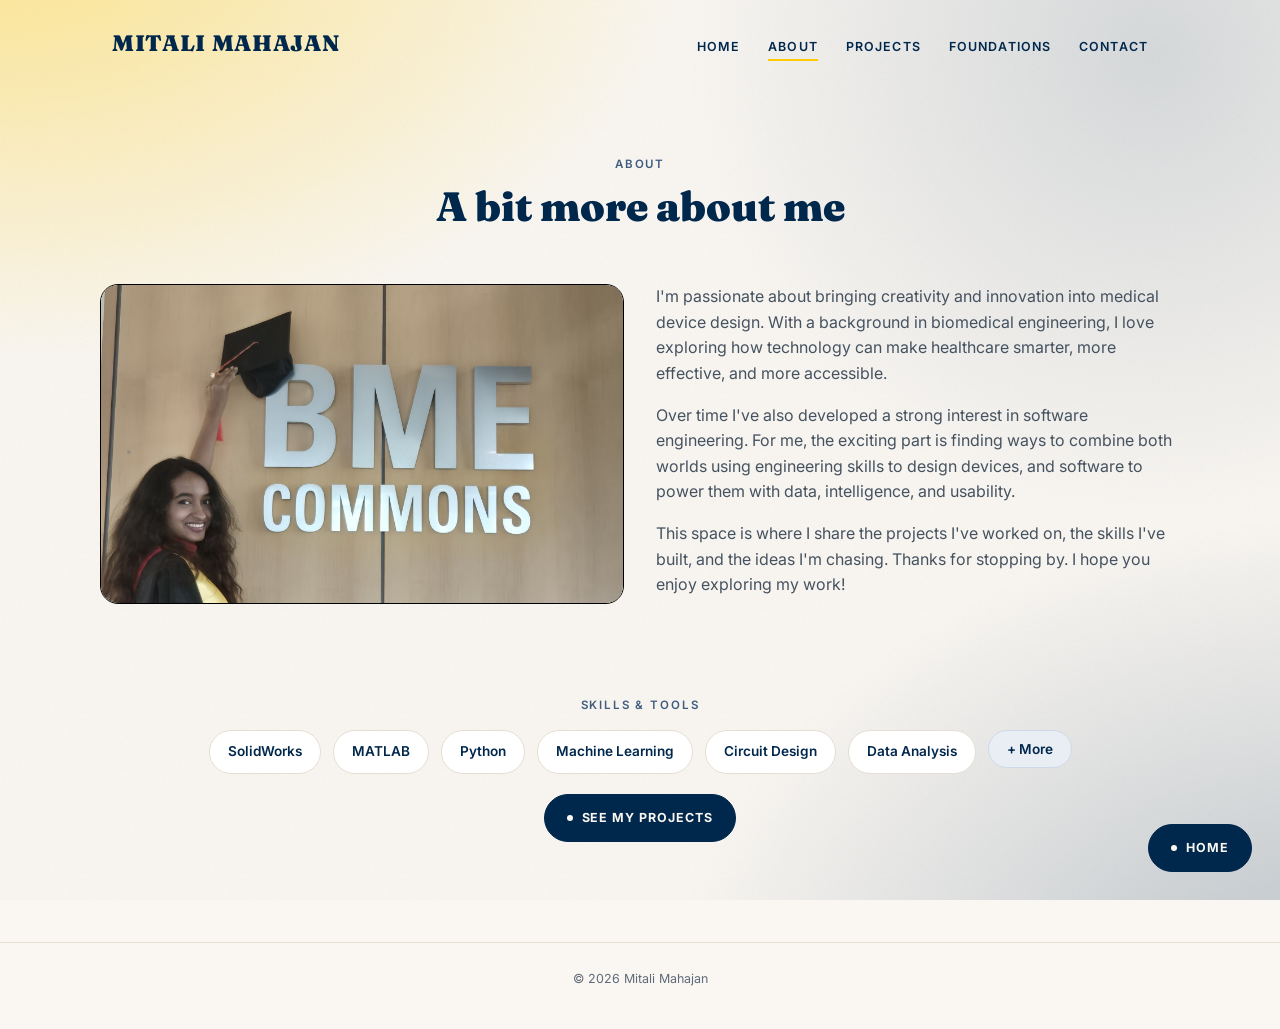
==== about.html @ 1302a4c8 "Initial portfolio commit" ====
<!DOCTYPE html>
<html lang="en">
<head>
<meta charset="UTF-8">
<meta name="viewport" content="width=device-width, initial-scale=1.0">
<title>About | Mitali Mahajan</title>
<link rel="preconnect" href="https://fonts.googleapis.com">
<link href="https://fonts.googleapis.com/css2?family=Fraunces:wght@600;900&family=Inter:wght@400;500;600;700&display=swap" rel="stylesheet">
<link rel="stylesheet" href="style.css?v=16">
</head>
<body>

<header class="site-header">
  <div class="wrap">
    <a class="logo" href="index.html">MITALI MAHAJAN</a>
    <nav>
      <ul class="nav-links">
        <li><a href="index.html">Home</a></li>
        <li><a href="about.html" aria-current="page">About</a></li>
        <li><a href="projects.html">Projects</a></li>
        <li><a href="https://mitalimahajan2209.wixsite.com/mitali-mahajan" target="_blank" rel="noopener">Foundations</a></li>
        <li><a href="contact.html">Contact</a></li>
      </ul>
    </nav>
  </div>
</header>

<main>
  <section class="detail-hero wrap">
    <p class="eyebrow">About</p>
    <h1>A bit more about me</h1>
  </section>

  <section class="detail-body about-columns wrap">
    <div class="about-photo">
      <img src="assets/20260427_162722.jpg" alt="Mitali Mahajan">
    </div>
    <div class="about-text">
      <p>I'm passionate about bringing creativity and innovation into medical device design. With a background in biomedical engineering, I love exploring how technology can make healthcare smarter, more effective, and more accessible.</p>
      <p>Over time I've also developed a strong interest in software engineering. For me, the exciting part is finding ways to combine both worlds using engineering skills to design devices, and software to power them with data, intelligence, and usability.</p>
      <p>This space is where I share the projects I've worked on, the skills I've built, and the ideas I'm chasing. Thanks for stopping by. I hope you enjoy exploring my work!</p>
    </div>
  </section>

  <section class="about-skills wrap">
    <p class="eyebrow">Skills &amp; Tools</p>
    <ul class="skill-list">
      <li>SolidWorks</li>
      <li>MATLAB</li>
      <li>Python</li>
      <li>Machine Learning</li>
      <li>Circuit Design</li>
      <li>Data Analysis</li>
      <li class="skill-extra" hidden>Full-Stack Development</li>
      <li class="skill-extra" hidden>REST API Design</li>
      <li class="skill-extra" hidden>LLM Integration</li>
      <li class="skill-extra" hidden>Voice &amp; Conversational AI</li>
      <li class="skill-extra" hidden>On-Device AI</li>
      <li class="skill-extra" hidden>Cross-Platform Development</li>
      <li class="skill-extra" hidden>PyTorch</li>
      <li class="skill-extra" hidden>Deep Learning</li>
      <li class="skill-extra" hidden>Signal Processing</li>
      <li class="skill-extra" hidden>Statistical Analysis</li>
      <li class="skill-extra" hidden>Data Visualization</li>
      <li class="skill-extra" hidden>CI/CD</li>
      <li class="skill-extra" hidden>WebAssembly</li>
      <li class="skill-extra" hidden>Multithreading</li>
      <li class="skill-extra" hidden>Algorithm Prototyping</li>
      <li class="skill-extra" hidden>Simulation</li>
      <li class="skill-extra" hidden>Experimental Validation</li>
      <li class="skill-more-wrap"><button type="button" class="skill-more" aria-expanded="false">+ More</button></li>
    </ul>
  </section>

  <div class="detail-nav">
    <a class="pill-btn" href="projects.html"><span class="dot"></span>See my projects</a>
  </div>
</main>

<a class="home-float pill-btn" href="index.html"><span class="dot"></span>Home</a>

<footer class="site-footer">
  &copy; 2026 Mitali Mahajan
</footer>

<script src="script.js"></script>
</body>
</html>
---- style.css ----
/* ============================================
   Mitali Mahajan Portfolio
   Design tokens — maize & blue (U-M) palette
   ============================================ */
:root {
  /* ---- Anchor blue (University of Michigan blue) ---- */
  --blue: #00274c;          /* primary: sidebar bg, headings, body text on light */
  --blue-deep: #001a33;     /* deeper blue: image mattes, pressed states */
  --blue-bright: #2b5590;   /* lifted blue: link hover on light, focus ring */
  --blue-rgb: 0, 39, 76;    /* translucent blue overlays */

  /* ---- Secondary muted blue (steel) — tags, labels, secondary UI ---- */
  --steel: #3f5c80;

  /* ---- Maize accent — spot colour only, never a large fill ---- */
  --maize: #ffcb05;         /* active nav state, key hover highlights, signature accent */
  --maize-rgb: 255, 203, 5; /* maize glows */

  /* ---- Neutral surfaces ---- */
  --paper: #faf7f2;         /* warm off-white — main content bg */
  --paper-dim: #f1ece3;     /* warm dim — image thumb bg */
  --card: #ffffff;          /* card / panel bg */
  --line: #e4ded3;          /* warm hairline border */

  /* ---- Text on light ---- */
  --text-soft: #45525f;     /* secondary paragraph text */
  --muted: #5f6b7a;         /* footer / faint text */

  /* ---- Soft UI fill (buttons / chips) ---- */
  --fill: #e9eef5;
  --fill-line: #cdd9e8;
  --fill-hover: #dae4f1;

  /* ---- Sidebar ---- */
  --sidebar-bg: var(--blue);
  --sidebar-ink: #eef2f7;   /* near-white text on blue */
  --sidebar-muted: #9db0c6; /* muted blue-grey — inactive / footer */

  --shadow: 0 18px 40px -22px rgba(0, 20, 45, 0.30);
  --shadow-lift: 0 26px 55px -24px rgba(0, 20, 45, 0.40);
  --radius: 18px;

  --sidebar-w: 264px;

  --font-display: "Fraunces", Georgia, serif;
  --font-body: "Inter", -apple-system, BlinkMacSystemFont, sans-serif;
}

* { box-sizing: border-box; }

html { scroll-behavior: smooth; }

body {
  margin: 0;
  background: var(--paper);
  color: var(--blue);
  font-family: var(--font-body);
  font-size: 16px;
  line-height: 1.6;
  -webkit-font-smoothing: antialiased;
}

/* ============ Ambient page backdrop ============
   Fixed layer behind all content: two soft light washes in
   opposite corners plus a faint paper grain. Kept very low
   contrast so it reads as texture, never pattern. */
body::before {
  content: "";
  position: fixed;
  inset: 0;
  z-index: -1;
  pointer-events: none;
  background-color: var(--paper);
  background-image:
    radial-gradient(1250px 780px at 0% -8%, rgba(var(--maize-rgb), 0.42), transparent 56%),
    radial-gradient(1150px 880px at 104% 114%, rgba(var(--blue-rgb), 0.26), transparent 58%),
    radial-gradient(780px 780px at 90% 6%, rgba(var(--blue-rgb), 0.14), transparent 60%),
    url("data:image/svg+xml,%3Csvg xmlns='http://www.w3.org/2000/svg' width='160' height='160'%3E%3Cfilter id='n'%3E%3CfeTurbulence type='fractalNoise' baseFrequency='0.8' numOctaves='2' stitchTiles='stitch'/%3E%3CfeColorMatrix type='saturate' values='0'/%3E%3C/filter%3E%3Crect width='100%25' height='100%25' filter='url(%23n)' opacity='0.09'/%3E%3C/svg%3E");
  background-repeat: no-repeat, no-repeat, no-repeat, repeat;
  background-size: auto, auto, auto, 160px 160px;
}

img { max-width: 100%; display: block; }

a { color: inherit; }

h1, h2, h3 {
  font-family: var(--font-display);
  font-weight: 900;
  line-height: 1.05;
  margin: 0;
}

.eyebrow {
  font-family: var(--font-body);
  font-size: 0.72rem;
  letter-spacing: 0.16em;
  text-transform: uppercase;
  font-weight: 600;
  color: var(--steel);
}

/* ============ Layout shell ============ */
.wrap {
  max-width: 1080px;
  margin: 0 auto;
  padding: 0 32px;
}

#main-content {
  min-width: 0;
  min-height: 100vh;
}

/* ============ Skip link ============ */
.skip-link {
  position: fixed;
  top: 10px;
  left: 10px;
  z-index: 120;
  background: var(--sidebar-bg);
  color: #fff;
  font-size: 0.82rem;
  font-weight: 600;
  padding: 10px 16px;
  border-radius: 10px;
  text-decoration: none;
  transform: translateY(-180%);
  transition: transform 0.2s ease;
}
.skip-link:focus { transform: none; }

/* ============ Buttons / pills ============ */
.pill-btn {
  display: inline-flex;
  align-items: center;
  gap: 9px;
  background: var(--blue);
  border: 1px solid var(--blue);
  color: var(--paper);
  text-decoration: none;
  font-size: 0.78rem;
  font-weight: 700;
  letter-spacing: 0.08em;
  text-transform: uppercase;
  padding: 13px 22px;
  border-radius: 999px;
  transition: transform 0.18s ease, box-shadow 0.18s ease,
              background 0.18s ease, border-color 0.18s ease;
}

.pill-btn:hover {
  background: var(--blue-bright);
  border-color: var(--blue-bright);
  transform: translateY(-3px);
  box-shadow: var(--shadow-lift);
}

.pill-btn .dot {
  width: 6px;
  height: 6px;
  border-radius: 50%;
  background: currentColor;
  flex: none;
}

.home-float {
  position: fixed;
  right: 28px;
  bottom: 28px;
  z-index: 40;
}

/* ============ Scroll reveal ============ */
html.js .reveal {
  opacity: 0;
  transform: translateY(22px);
  transition: opacity 0.7s ease,
              transform 0.7s cubic-bezier(0.2, 0.7, 0.2, 1);
  transition-delay: var(--reveal-delay, 0ms);
  will-change: opacity, transform;
}
html.js .reveal.is-visible {
  opacity: 1;
  transform: none;
}

/* ============ Hero (home page) ============ */
.hero {
  padding: 52px 0 68px;
  display: grid;
  grid-template-columns: 1.05fr 0.95fr;
  gap: 64px;
  align-items: start;
}

.hero h1 {
  font-size: clamp(2.1rem, 3.6vw, 2.9rem);
  margin-bottom: 20px;
}

.hero p {
  font-size: 1.0625rem;
  color: var(--blue);
  margin: 0 0 14px;
  max-width: 44ch;
}

/* "About the site" paragraph — set apart from the two "about me" ones */
.hero .hero-note {
  margin-top: 26px;
  padding-top: 22px;
  border-top: 1px solid var(--line);
}

.hero .hero-cta {
  margin: 30px 0 0;
}

.hero-portrait {
  position: relative;
  justify-self: center;
}

.hero-portrait img {
  position: relative;
  z-index: 1;
  width: min(420px, 100%);
  height: auto;
  object-fit: contain;
  border-radius: var(--radius);
  border: 1px solid #000;
}

/* ============ Section dividers ============ */
.divider {
  display: flex;
  align-items: center;
  gap: 14px;
  margin: 0 0 44px;
}

.divider .stem {
  width: 34px;
  height: 2px;
  background: var(--maize);
}

/* ============ Projects grid ============ */
.projects-intro {
  padding: 64px 0 8px;
  text-align: center;
}

.projects-intro h1 {
  font-size: clamp(1.9rem, 3vw, 2.5rem);
  margin: 10px 0 12px;
}

.projects-intro p {
  color: var(--text-soft);
  max-width: 52ch;
  margin: 0 auto;
}

.project-grid {
  display: grid;
  grid-template-columns: repeat(auto-fit, minmax(230px, 1fr));
  gap: 26px;
  padding: 48px 0 96px;
}

.project-card {
  background: var(--card);
  border: 1px solid var(--line);
  border-radius: var(--radius);
  overflow: hidden;
  text-decoration: none;
  color: var(--blue);
  transform: perspective(900px);
  transition: transform 0.24s cubic-bezier(0.2, 0.7, 0.2, 1),
              box-shadow 0.28s ease;
  display: flex;
  flex-direction: column;
}

.project-card:hover {
  transform: perspective(900px)
             rotateX(var(--tiltX, 0deg))
             rotateY(var(--tiltY, 0deg))
             translateY(-6px) scale(1.015);
  box-shadow: var(--shadow-lift);
}
.project-card:focus-visible {
  outline: 2px solid var(--blue);
  outline-offset: 3px;
}

.project-card .thumb {
  position: relative;
  aspect-ratio: 4 / 3;
  overflow: hidden;
  background: var(--paper-dim);
}

.project-card .thumb img {
  width: 100%;
  height: 100%;
  object-fit: contain;
  transition: transform 0.4s ease;
}

.project-card:hover .thumb img { transform: scale(1.06); }

/* "View project" affordance appears on hover / focus */
.project-card .thumb::after {
  content: "View project \2192";
  position: absolute;
  left: 14px;
  bottom: 14px;
  font-family: var(--font-body);
  font-size: 0.68rem;
  font-weight: 700;
  letter-spacing: 0.08em;
  text-transform: uppercase;
  color: #fff;
  background: rgba(var(--blue-rgb), 0.92);
  padding: 7px 12px;
  border-radius: 999px;
  transform: translateY(8px);
  opacity: 0;
  transition: transform 0.28s ease, opacity 0.28s ease;
}
.project-card:hover .thumb::after,
.project-card:focus-visible .thumb::after {
  transform: none;
  opacity: 1;
}

.project-card .card-body {
  padding: 20px 22px 24px;
  flex: 1;
  display: flex;
  flex-direction: column;
  gap: 8px;
}

.project-card h3 {
  font-size: 1.12rem;
  font-weight: 800;
}

.project-card p {
  margin: 0;
  font-size: 0.9rem;
  color: var(--text-soft);
}

.project-card .tag {
  margin-top: auto;
  font-size: 0.7rem;
  font-weight: 700;
  letter-spacing: 0.1em;
  text-transform: uppercase;
  color: var(--steel);
}

/* ============ Project detail pages ============ */
.detail-hero {
  padding: 56px 0 8px;
  text-align: center;
}

.detail-hero h1 {
  font-size: clamp(1.9rem, 3.2vw, 2.6rem);
  margin-top: 10px;
}

.detail-media {
  padding: 40px 0 8px;
  display: grid;
  gap: 20px;
}

.detail-media.two-col {
  grid-template-columns: 1fr 1fr;
}

.detail-media img {
  width: 100%;
  height: auto;
  object-fit: contain;
  border-radius: var(--radius);
  box-shadow: var(--shadow);
}

.detail-media .full {
  grid-column: 1 / -1;
  max-height: 80vh;
  object-fit: contain;
}

.detail-body {
  padding: 48px 0 40px;
  display: grid;
  grid-template-columns: repeat(2, 1fr);
  gap: 32px;
}

.detail-body p {
  margin: 0;
  color: var(--text-soft);
}

.detail-body.single {
  grid-template-columns: 1fr;
  max-width: 68ch;
  margin: 0 auto;
  text-align: center;
}

/* About page — photo + text two-column body
   (inherits the 2-col grid + mobile stacking from .detail-body) */
.about-columns {
  align-items: stretch;
}

/* Photo fills the height of the text column and crops to fit. */
.about-photo {
  position: relative;
  overflow: hidden;
  min-height: 320px;
  border-radius: var(--radius);
  border: 1px solid #000;
}

.about-photo img {
  position: absolute;
  inset: 0;
  width: 100%;
  height: 100%;
  object-fit: cover;
  object-position: center 38%;
}

.about-text p + p {
  margin-top: 16px;
}

/* About page — Skills & Tools row */
.about-skills {
  padding: 40px 0 8px;
  text-align: center;
}

.skill-list {
  list-style: none;
  margin: 16px 0 0;
  padding: 0;
  display: flex;
  flex-wrap: wrap;
  justify-content: center;
  gap: 12px;
}

.skill-list li {
  background: var(--card);
  border: 1px solid var(--line);
  border-radius: 999px;
  padding: 10px 18px;
  font-size: 0.85rem;
  font-weight: 600;
  color: var(--blue);
}

/* "More" toggle — wrapper carries no pill, the button is the pill */
.skill-list li.skill-more-wrap {
  background: none;
  border: 0;
  padding: 0;
}

.skill-more {
  font-family: inherit;
  background: var(--fill);
  border: 1px solid var(--fill-line);
  border-radius: 999px;
  padding: 10px 18px;
  font-size: 0.85rem;
  font-weight: 600;
  color: var(--blue);
  cursor: pointer;
  transition: background 0.18s ease, border-color 0.18s ease;
}

.skill-more:hover {
  background: var(--fill-hover);
  border-color: var(--blue-bright);
}

.detail-caption {
  text-align: center;
  font-family: var(--font-display);
  font-size: 1.3rem;
  font-weight: 700;
  color: var(--steel);
  padding: 8px 0 32px;
}

.detail-nav {
  padding: 12px 0 100px;
  display: flex;
  justify-content: center;
  gap: 16px;
}

/* ============ Contact page ============ */
.contact-wrap {
  padding: 88px 0 140px;
  text-align: center;
}

.contact-card {
  max-width: 460px;
  margin: 40px auto 0;
  background: var(--card);
  border: 1px solid var(--line);
  border-radius: var(--radius);
  box-shadow: var(--shadow);
  padding: 40px 36px;
  text-align: left;
  display: flex;
  flex-direction: column;
  gap: 20px;
}

.contact-row .label {
  display: block;
  font-size: 0.68rem;
  font-weight: 700;
  letter-spacing: 0.12em;
  text-transform: uppercase;
  color: var(--steel);
  margin-bottom: 4px;
}

.contact-row a,
.contact-row span {
  font-size: 1.02rem;
  font-weight: 600;
  text-decoration: none;
}

.contact-row a:hover { color: var(--blue-bright); }

/* ============ Footer ============ */
.site-footer {
  border-top: 1px solid var(--line);
  padding: 26px 0 40px;
  text-align: center;
  font-size: 0.78rem;
  color: var(--muted);
}

/* ============ Top navigation ============
   Transparent horizontal bar: name on the left, links beside it.
   No background — sits directly on the page. */
.site-header {
  position: relative;
  z-index: 50;
  background: transparent;
}
.site-header .wrap {
  display: flex;
  align-items: baseline;
  column-gap: 96px;
  row-gap: 8px;
  padding: 26px 32px 26px 12px;
  flex-wrap: wrap;
}
.site-header .logo {
  font-family: var(--font-display);
  font-weight: 900;
  font-size: 1.4rem;
  letter-spacing: 0.03em;
  text-transform: uppercase;
  text-decoration: none;
  color: var(--blue);
  transition: color 0.2s ease;
}
.site-header .logo:hover { color: var(--blue-bright); }
.site-header nav { margin-left: auto; }
.site-header nav ul {
  display: flex;
  gap: 28px;
  list-style: none;
  margin: 0;
  padding: 0;
  flex-wrap: wrap;
}
.site-header nav a {
  position: relative;
  display: inline-block;
  color: var(--blue);
  text-decoration: none;
  font-size: 0.78rem;
  font-weight: 600;
  letter-spacing: 0.09em;
  text-transform: uppercase;
  padding-bottom: 4px;
  transition: color 0.2s ease;
}
.site-header nav a::after {
  content: "";
  position: absolute;
  left: 0;
  right: 0;
  bottom: 0;
  height: 2px;
  background: var(--maize);
  transform: scaleX(0);
  transform-origin: left;
  transition: transform 0.28s cubic-bezier(0.2, 0.7, 0.2, 1);
}
.site-header nav a:hover,
.site-header nav a:focus-visible { color: var(--blue-bright); }
.site-header nav a:hover::after,
.site-header nav a:focus-visible::after { transform: scaleX(1); }
.site-header nav a[aria-current="page"]::after { transform: scaleX(1); }

/* ============ Responsive ============ */
@media (max-width: 900px) {
  .site-header .wrap {
    column-gap: 24px;
    padding: 18px 22px;
  }
  .site-header .logo { font-size: 1.2rem; }
  .site-header nav ul { gap: 18px; }

  .hero {
    grid-template-columns: 1fr;
    text-align: center;
    padding-top: 48px;
  }
  .hero p { margin-left: auto; margin-right: auto; }
  .hero-portrait { order: -1; }
  .hero-portrait img { width: min(320px, 80vw); height: auto; }
  .detail-media.two-col { grid-template-columns: 1fr; }
  .detail-body { grid-template-columns: 1fr; text-align: left; }
}

@media (prefers-reduced-motion: reduce) {
  *, *::before, *::after {
    animation-duration: 0.001ms !important;
    animation-iteration-count: 1 !important;
    transition-duration: 0.001ms !important;
    scroll-behavior: auto !important;
  }
  html.js .reveal { opacity: 1 !important; transform: none !important; }
}

/* Keyboard focus visibility */
a:focus-visible, button:focus-visible {
  outline: 2px solid var(--blue);
  outline-offset: 3px;
}
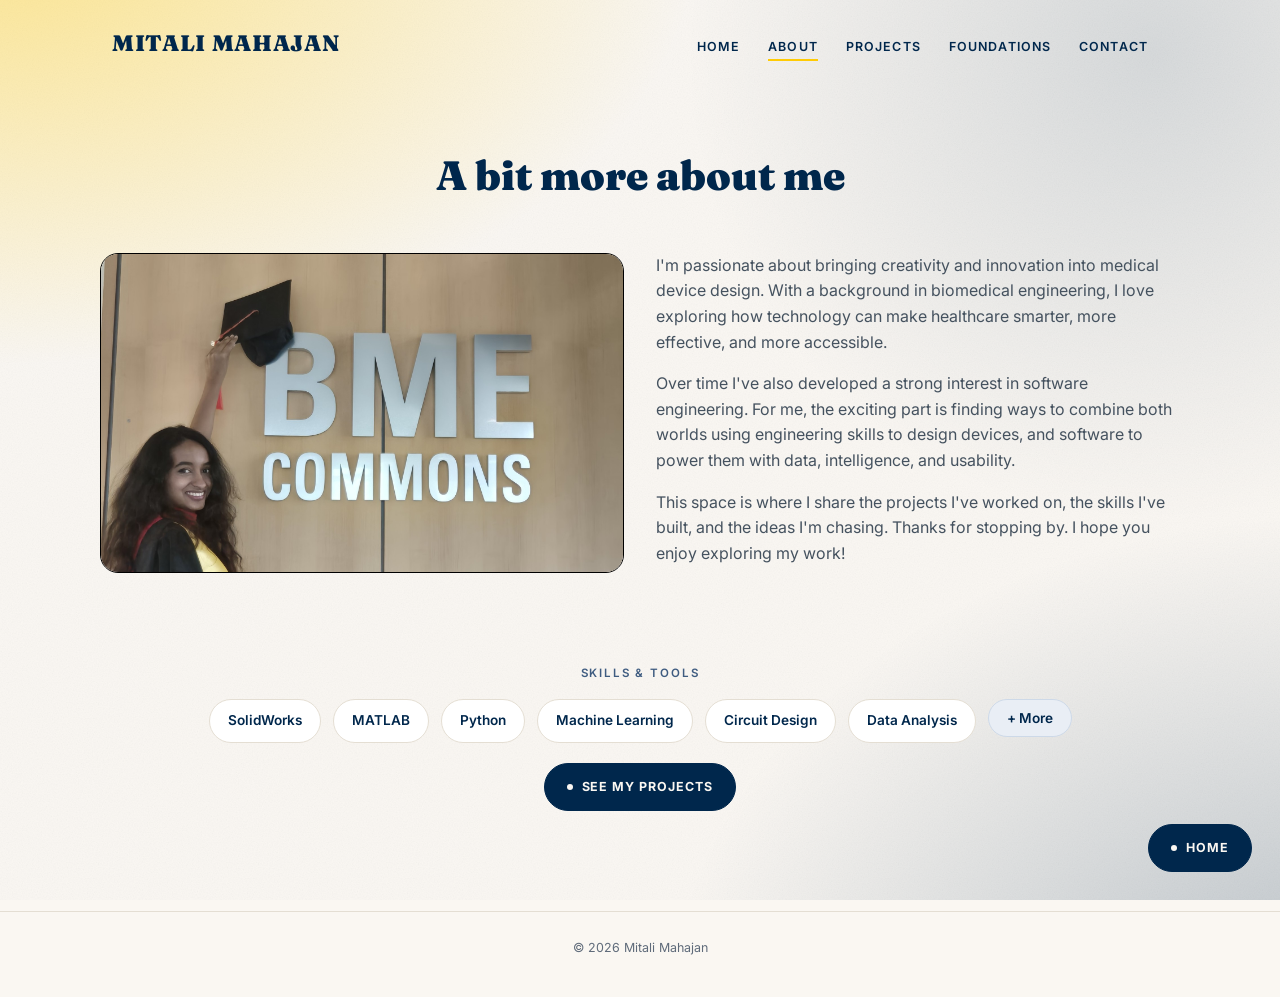
==== commit 7b34e674: "Update portfolio" ====
--- a/about.html
+++ b/about.html
@@ -6,7 +6,7 @@
 <title>About | Mitali Mahajan</title>
 <link rel="preconnect" href="https://fonts.googleapis.com">
 <link href="https://fonts.googleapis.com/css2?family=Fraunces:wght@600;900&family=Inter:wght@400;500;600;700&display=swap" rel="stylesheet">
-<link rel="stylesheet" href="style.css?v=16">
+<link rel="stylesheet" href="style.css?v=17">
 </head>
 <body>
 
@@ -27,7 +27,6 @@
 
 <main>
   <section class="detail-hero wrap">
-    <p class="eyebrow">About</p>
     <h1>A bit more about me</h1>
   </section>
 
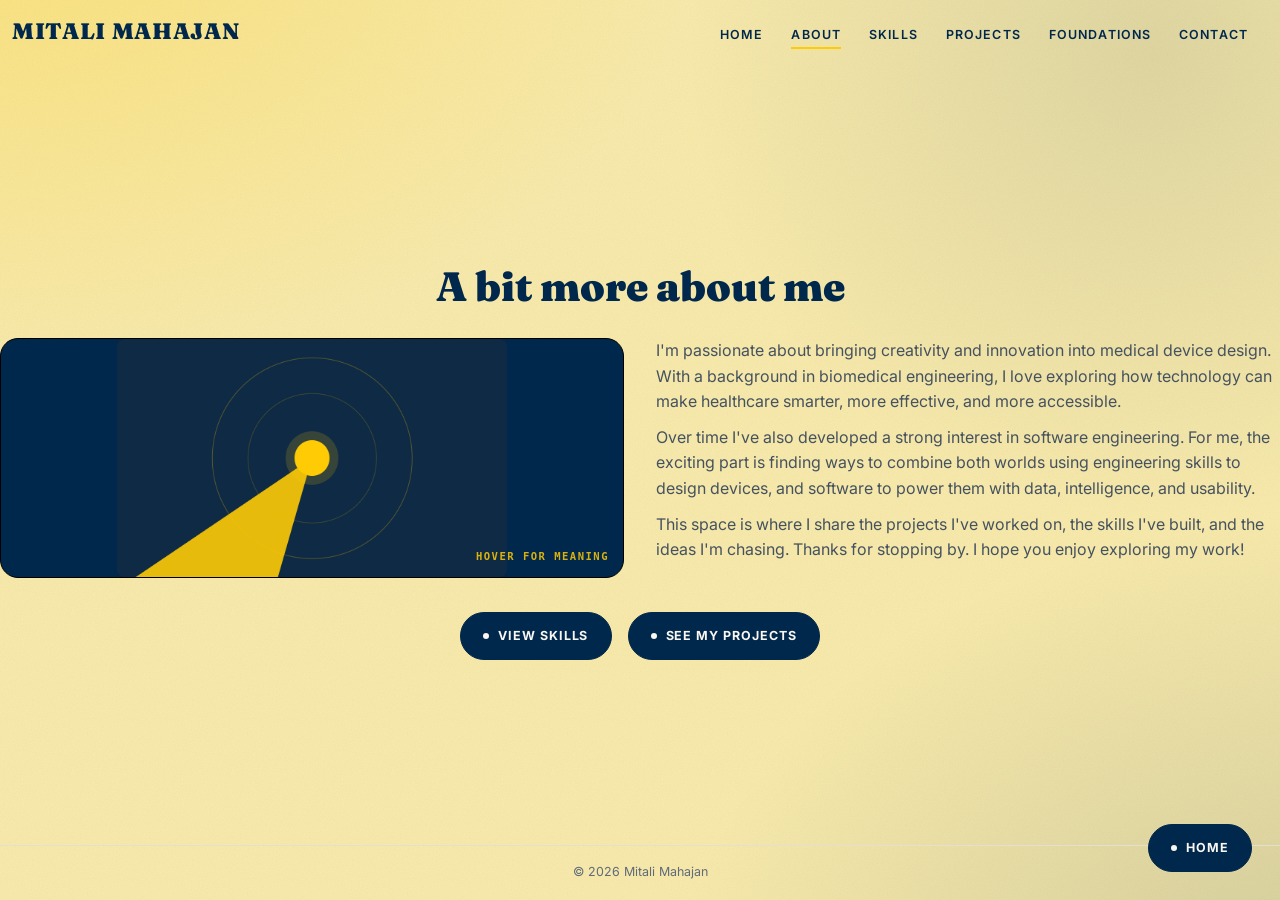
==== commit fbb9ffe1: "Update" ====
--- a/about.html
+++ b/about.html
@@ -1,12 +1,12 @@
 <!DOCTYPE html>
-<html lang="en">
+<html lang="en" class="onepage">
 <head>
 <meta charset="UTF-8">
 <meta name="viewport" content="width=device-width, initial-scale=1.0">
 <title>About | Mitali Mahajan</title>
 <link rel="preconnect" href="https://fonts.googleapis.com">
 <link href="https://fonts.googleapis.com/css2?family=Fraunces:wght@600;900&family=Inter:wght@400;500;600;700&display=swap" rel="stylesheet">
-<link rel="stylesheet" href="style.css?v=17">
+<link rel="stylesheet" href="style.css?v=42">
 </head>
 <body>
 
@@ -17,6 +17,7 @@
       <ul class="nav-links">
         <li><a href="index.html">Home</a></li>
         <li><a href="about.html" aria-current="page">About</a></li>
+        <li><a href="skills.html">Skills</a></li>
         <li><a href="projects.html">Projects</a></li>
         <li><a href="https://mitalimahajan2209.wixsite.com/mitali-mahajan" target="_blank" rel="noopener">Foundations</a></li>
         <li><a href="contact.html">Contact</a></li>
@@ -31,8 +32,16 @@
   </section>
 
   <section class="detail-body about-columns wrap">
-    <div class="about-photo">
-      <img src="assets/20260427_162722.jpg" alt="Mitali Mahajan">
+    <div class="about-media">
+      <div class="about-photo">
+        <img src="assets/aperture-graphic.png" alt="">
+        <span class="about-hint">Hover for meaning</span>
+        <div class="about-overlay">
+          <p class="about-overlay-eyebrow">Aperture</p>
+          <p>The design captures a sense of concentration, light and energy narrowing toward one exact point. It reflects how detection works: something is being measured and processed right at that convergence point.</p>
+          <p>In imaging, this cone mirrors numerical aperture, which governs how much light is gathered and how fine a detail can be resolved, and the same idea carries over to how I think about software: gathering signal, filtering out noise, and converging on the clearest possible output.</p>
+        </div>
+      </div>
     </div>
     <div class="about-text">
       <p>I'm passionate about bringing creativity and innovation into medical device design. With a background in biomedical engineering, I love exploring how technology can make healthcare smarter, more effective, and more accessible.</p>
@@ -41,37 +50,8 @@
     </div>
   </section>
 
-  <section class="about-skills wrap">
-    <p class="eyebrow">Skills &amp; Tools</p>
-    <ul class="skill-list">
-      <li>SolidWorks</li>
-      <li>MATLAB</li>
-      <li>Python</li>
-      <li>Machine Learning</li>
-      <li>Circuit Design</li>
-      <li>Data Analysis</li>
-      <li class="skill-extra" hidden>Full-Stack Development</li>
-      <li class="skill-extra" hidden>REST API Design</li>
-      <li class="skill-extra" hidden>LLM Integration</li>
-      <li class="skill-extra" hidden>Voice &amp; Conversational AI</li>
-      <li class="skill-extra" hidden>On-Device AI</li>
-      <li class="skill-extra" hidden>Cross-Platform Development</li>
-      <li class="skill-extra" hidden>PyTorch</li>
-      <li class="skill-extra" hidden>Deep Learning</li>
-      <li class="skill-extra" hidden>Signal Processing</li>
-      <li class="skill-extra" hidden>Statistical Analysis</li>
-      <li class="skill-extra" hidden>Data Visualization</li>
-      <li class="skill-extra" hidden>CI/CD</li>
-      <li class="skill-extra" hidden>WebAssembly</li>
-      <li class="skill-extra" hidden>Multithreading</li>
-      <li class="skill-extra" hidden>Algorithm Prototyping</li>
-      <li class="skill-extra" hidden>Simulation</li>
-      <li class="skill-extra" hidden>Experimental Validation</li>
-      <li class="skill-more-wrap"><button type="button" class="skill-more" aria-expanded="false">+ More</button></li>
-    </ul>
-  </section>
-
   <div class="detail-nav">
+    <a class="pill-btn" href="skills.html"><span class="dot"></span>View skills</a>
     <a class="pill-btn" href="projects.html"><span class="dot"></span>See my projects</a>
   </div>
 </main>
--- a/style.css
+++ b/style.css
@@ -52,7 +52,7 @@
 
 body {
   margin: 0;
-  background: var(--paper);
+  background: #f8e9a8;
   color: var(--blue);
   font-family: var(--font-body);
   font-size: 16px;
@@ -70,11 +70,11 @@
   inset: 0;
   z-index: -1;
   pointer-events: none;
-  background-color: var(--paper);
+  background-color: #f8e9a8;
   background-image:
-    radial-gradient(1250px 780px at 0% -8%, rgba(var(--maize-rgb), 0.42), transparent 56%),
-    radial-gradient(1150px 880px at 104% 114%, rgba(var(--blue-rgb), 0.26), transparent 58%),
-    radial-gradient(780px 780px at 90% 6%, rgba(var(--blue-rgb), 0.14), transparent 60%),
+    radial-gradient(1250px 780px at 0% -8%, rgba(var(--maize-rgb), 0.28), transparent 56%),
+    radial-gradient(1150px 880px at 104% 114%, rgba(var(--blue-rgb), 0.16), transparent 58%),
+    radial-gradient(780px 780px at 90% 6%, rgba(var(--blue-rgb), 0.10), transparent 60%),
     url("data:image/svg+xml,%3Csvg xmlns='http://www.w3.org/2000/svg' width='160' height='160'%3E%3Cfilter id='n'%3E%3CfeTurbulence type='fractalNoise' baseFrequency='0.8' numOctaves='2' stitchTiles='stitch'/%3E%3CfeColorMatrix type='saturate' values='0'/%3E%3C/filter%3E%3Crect width='100%25' height='100%25' filter='url(%23n)' opacity='0.09'/%3E%3C/svg%3E");
   background-repeat: no-repeat, no-repeat, no-repeat, repeat;
   background-size: auto, auto, auto, 160px 160px;
@@ -102,7 +102,7 @@
 
 /* ============ Layout shell ============ */
 .wrap {
-  max-width: 1080px;
+  max-width: 1360px;
   margin: 0 auto;
   padding: 0 32px;
 }
@@ -425,13 +425,19 @@
   align-items: stretch;
 }
 
-/* Photo fills the height of the text column and crops to fit. */
+/* Graphic fills the height of the text column, shown whole. */
+.about-media {
+  position: relative;
+}
+
 .about-photo {
   position: relative;
   overflow: hidden;
+  height: 100%;
   min-height: 320px;
   border-radius: var(--radius);
   border: 1px solid #000;
+  background: var(--blue);
 }
 
 .about-photo img {
@@ -439,28 +445,104 @@
   inset: 0;
   width: 100%;
   height: 100%;
-  object-fit: cover;
-  object-position: center 38%;
+  object-fit: contain;
+  object-position: center;
+}
+
+/* Default hint label, bottom-right of the graphic */
+.about-hint {
+  position: absolute;
+  right: 14px;
+  bottom: 12px;
+  z-index: 4;
+  font-family: ui-monospace, "SF Mono", Menlo, Consolas, monospace;
+  font-size: 0.66rem;
+  font-weight: 600;
+  letter-spacing: 0.14em;
+  text-transform: uppercase;
+  color: var(--maize);
+  opacity: 0.85;
+  pointer-events: none;
+  transition: opacity 0.35s ease;
+}
+
+.about-media:hover .about-hint {
+  opacity: 0;
+}
+
+/* Darken + meaning overlay, revealed on hover */
+.about-overlay {
+  position: absolute;
+  inset: 0;
+  z-index: 5;
+  display: flex;
+  flex-direction: column;
+  justify-content: center;
+  gap: 12px;
+  padding: 26px 28px;
+  background: rgba(var(--blue-rgb), 0.88);
+  text-align: left;
+  opacity: 0;
+  pointer-events: none;
+  transition: opacity 0.4s ease;
+}
+
+.about-media:hover .about-overlay {
+  opacity: 1;
+}
+
+.about-overlay p {
+  margin: 0;
+  font-size: 0.86rem;
+  line-height: 1.55;
+  color: #fff;
+}
+
+.about-overlay .about-overlay-eyebrow {
+  font-family: ui-monospace, "SF Mono", Menlo, Consolas, monospace;
+  font-size: 0.68rem;
+  font-weight: 700;
+  letter-spacing: 0.18em;
+  text-transform: uppercase;
+  color: var(--maize);
+  line-height: 1.2;
 }
 
 .about-text p + p {
   margin-top: 16px;
 }
 
-/* About page — Skills & Tools row */
+/* About page — categorized Skills & Tools grid */
 .about-skills {
   padding: 40px 0 8px;
   text-align: center;
 }
 
+.skill-groups {
+  display: grid;
+  grid-template-columns: repeat(3, 1fr);
+  gap: 40px 44px;
+  margin-top: 26px;
+  text-align: left;
+}
+
+.skill-group-title {
+  font-family: var(--font-body);
+  font-size: 1rem;
+  font-weight: 700;
+  color: var(--blue);
+  margin: 0 0 14px;
+  padding-bottom: 10px;
+  border-bottom: 1px solid var(--line);
+}
+
 .skill-list {
   list-style: none;
-  margin: 16px 0 0;
+  margin: 0;
   padding: 0;
   display: flex;
   flex-wrap: wrap;
-  justify-content: center;
-  gap: 12px;
+  gap: 10px;
 }
 
 .skill-list li {
@@ -473,29 +555,12 @@
   color: var(--blue);
 }
 
-/* "More" toggle — wrapper carries no pill, the button is the pill */
-.skill-list li.skill-more-wrap {
-  background: none;
-  border: 0;
-  padding: 0;
-}
-
-.skill-more {
-  font-family: inherit;
-  background: var(--fill);
-  border: 1px solid var(--fill-line);
-  border-radius: 999px;
-  padding: 10px 18px;
-  font-size: 0.85rem;
-  font-weight: 600;
-  color: var(--blue);
-  cursor: pointer;
-  transition: background 0.18s ease, border-color 0.18s ease;
-}
-
-.skill-more:hover {
-  background: var(--fill-hover);
-  border-color: var(--blue-bright);
+@media (max-width: 900px) {
+  .skill-groups { grid-template-columns: repeat(2, 1fr); }
+}
+
+@media (max-width: 600px) {
+  .skill-groups { grid-template-columns: 1fr; }
 }
 
 .detail-caption {
@@ -518,6 +583,30 @@
 .contact-wrap {
   padding: 88px 0 140px;
   text-align: center;
+}
+
+/* Full-page tiled tech-doodle backdrop (contact page only) */
+.doodle-bg {
+  position: fixed;
+  inset: 0;
+  z-index: -1;
+  pointer-events: none;
+  opacity: 0.7;
+  -webkit-mask-image: linear-gradient(to bottom, transparent 0%, transparent 6%, #000 36%);
+  mask-image: linear-gradient(to bottom, transparent 0%, transparent 6%, #000 36%);
+}
+
+.doodle-bg svg {
+  display: block;
+  width: 100%;
+  height: 100%;
+}
+
+/* Intro line under the "Contact" heading — matches .projects-intro p */
+.contact-intro {
+  color: var(--text-soft);
+  max-width: 46ch;
+  margin: 10px auto 0;
 }
 
 .contact-card {
@@ -532,6 +621,12 @@
   display: flex;
   flex-direction: column;
   gap: 20px;
+  transition: transform 0.18s ease, box-shadow 0.18s ease;
+}
+
+.contact-card:hover {
+  transform: translateY(-2px);
+  box-shadow: var(--shadow-lift);
 }
 
 .contact-row .label {
@@ -551,7 +646,17 @@
   text-decoration: none;
 }
 
-.contact-row a:hover { color: var(--blue-bright); }
+.contact-card .contact-row a {
+  transition: color 0.18s ease;
+}
+
+.contact-card .contact-row a:hover {
+  color: var(--blue-bright);
+  text-decoration: underline;
+  text-decoration-color: var(--maize);
+  text-underline-offset: 3px;
+  text-decoration-thickness: 2px;
+}
 
 /* ============ Footer ============ */
 .site-footer {
@@ -663,4 +768,173 @@
 a:focus-visible, button:focus-visible {
   outline: 2px solid var(--blue);
   outline-offset: 3px;
+}
+
+/* ============================================
+   Single-screen pages — about / skills / projects / contact
+   Compact vertical rhythm so the page fits one viewport.
+   ============================================ */
+.onepage body {
+  min-height: 100vh;
+  display: flex;
+  flex-direction: column;
+}
+.onepage main {
+  flex: 1 0 auto;
+  display: flex;
+  flex-direction: column;
+}
+.onepage main > * {
+  width: 100%;
+}
+.onepage .site-header .wrap {
+  padding-top: 14px;
+  padding-bottom: 14px;
+}
+.onepage .site-footer {
+  padding: 16px 0 18px;
+}
+
+/* about.html */
+.onepage .detail-hero {
+  padding: 28px 0 4px;
+}
+.onepage .detail-body {
+  padding: 26px 0 18px;
+}
+.onepage .about-photo {
+  min-height: 240px;
+}
+.onepage .about-text p + p {
+  margin-top: 10px;
+}
+.onepage .detail-nav {
+  padding: 16px 0 22px;
+}
+
+/* contact.html */
+.onepage .contact-wrap {
+  padding: 34px 0 34px;
+}
+
+/* projects.html */
+.onepage .projects-intro {
+  padding: 28px 0 4px;
+}
+.onepage .project-grid {
+  padding: 24px 0 26px;
+}
+.onepage .project-card .thumb {
+  aspect-ratio: 16 / 10;
+}
+
+/* skills.html */
+.onepage .skills-hero {
+  padding: 24px 0 2px;
+}
+.onepage .about-skills {
+  padding: 20px 0 6px;
+}
+.onepage .skill-groups {
+  gap: 18px 36px;
+}
+.onepage .skill-group-title {
+  margin-bottom: 10px;
+  padding-bottom: 7px;
+}
+
+/* only lock scrolling + vertically centre on screens tall/wide enough to fit it */
+@media (min-width: 900px) and (min-height: 700px) {
+  .onepage {
+    overflow: hidden;
+  }
+  .onepage main {
+    justify-content: center;
+  }
+}
+
+/* ============================================
+   skills.html — dark navy theme (scoped)
+   ============================================ */
+body.skills-page {
+  background: linear-gradient(165deg, var(--blue-deep) 0%, var(--blue) 58%, #012c56 100%);
+  color: var(--paper);
+}
+
+
+/* repurpose the fixed ambient layer as a faint radar-ring field,
+   masked away near the top so the heading stays clean */
+body.skills-page::before {
+  background-color: transparent;
+  background-image:
+    repeating-radial-gradient(circle at 58% 48%,
+      rgba(238, 242, 247, 0.09) 0 1.5px,
+      transparent 1.5px 92px);
+  background-repeat: no-repeat;
+  background-size: auto;
+  -webkit-mask-image: linear-gradient(to bottom, transparent 0%, transparent 15%, rgba(0, 0, 0, 0.45) 38%, #000 76%);
+          mask-image: linear-gradient(to bottom, transparent 0%, transparent 15%, rgba(0, 0, 0, 0.45) 38%, #000 76%);
+}
+
+/* nav + footer + floating button contrast on dark */
+.skills-page .site-header .logo,
+.skills-page .site-header nav a {
+  color: var(--paper);
+}
+.skills-page .site-header .logo:hover,
+.skills-page .site-header nav a:hover,
+.skills-page .site-header nav a:focus-visible {
+  color: var(--maize);
+}
+.skills-page .site-footer {
+  border-top-color: rgba(238, 242, 247, 0.12);
+  color: rgba(238, 242, 247, 0.55);
+}
+.skills-page .home-float.pill-btn {
+  border-color: var(--maize);
+}
+
+/* heading area — left-aligned serif + gold subtext */
+.skills-page .skills-hero {
+  padding: 64px 0 4px;
+  text-align: left;
+}
+.skills-page .skills-hero h1 {
+  font-size: clamp(2.2rem, 4.4vw, 3.1rem);
+  color: var(--paper);
+}
+
+/* category headings + gold count badge + gold-olive underline */
+.skills-page .skill-group-title {
+  display: flex;
+  align-items: center;
+  gap: 10px;
+  color: var(--paper);
+  border-bottom-color: rgba(var(--maize-rgb), 0.38);
+}
+.skills-page .skill-count {
+  flex: none;
+  font-family: var(--font-body);
+  font-size: 0.7rem;
+  font-weight: 700;
+  line-height: 1;
+  color: var(--blue);
+  background: var(--maize);
+  border-radius: 999px;
+  padding: 3px 7px;
+}
+
+/* tighter, smaller outlined pills */
+.skills-page .skill-groups {
+  gap: 30px 36px;
+}
+.skills-page .skill-list {
+  gap: 6px;
+}
+.skills-page .skill-list li {
+  background: transparent;
+  border-color: rgba(238, 242, 247, 0.26);
+  color: var(--paper);
+  padding: 6px 12px;
+  font-size: 0.78rem;
 }
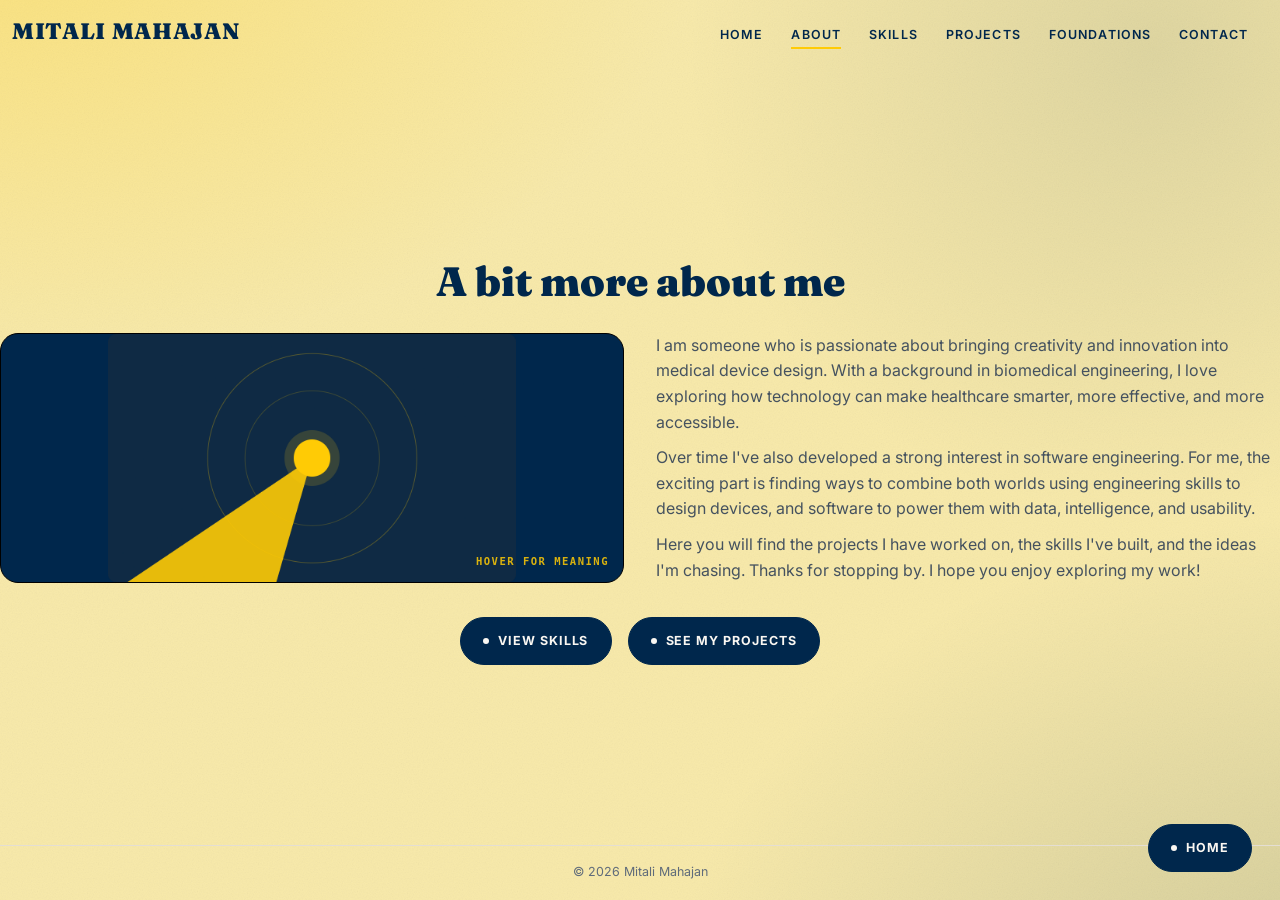
==== commit 04189630: "Update" ====
--- a/about.html
+++ b/about.html
@@ -44,9 +44,9 @@
       </div>
     </div>
     <div class="about-text">
-      <p>I'm passionate about bringing creativity and innovation into medical device design. With a background in biomedical engineering, I love exploring how technology can make healthcare smarter, more effective, and more accessible.</p>
+      <p>I am someone who is passionate about bringing creativity and innovation into medical device design. With a background in biomedical engineering, I love exploring how technology can make healthcare smarter, more effective, and more accessible.</p>
       <p>Over time I've also developed a strong interest in software engineering. For me, the exciting part is finding ways to combine both worlds using engineering skills to design devices, and software to power them with data, intelligence, and usability.</p>
-      <p>This space is where I share the projects I've worked on, the skills I've built, and the ideas I'm chasing. Thanks for stopping by. I hope you enjoy exploring my work!</p>
+      <p>Here you will find the projects I have worked on, the skills I've built, and the ideas I'm chasing. Thanks for stopping by. I hope you enjoy exploring my work!</p>
     </div>
   </section>
 
--- a/style.css
+++ b/style.css
@@ -215,6 +215,9 @@
 
 .hero .hero-cta {
   margin: 30px 0 0;
+  display: flex;
+  flex-wrap: wrap;
+  gap: 12px;
 }
 
 .hero-portrait {
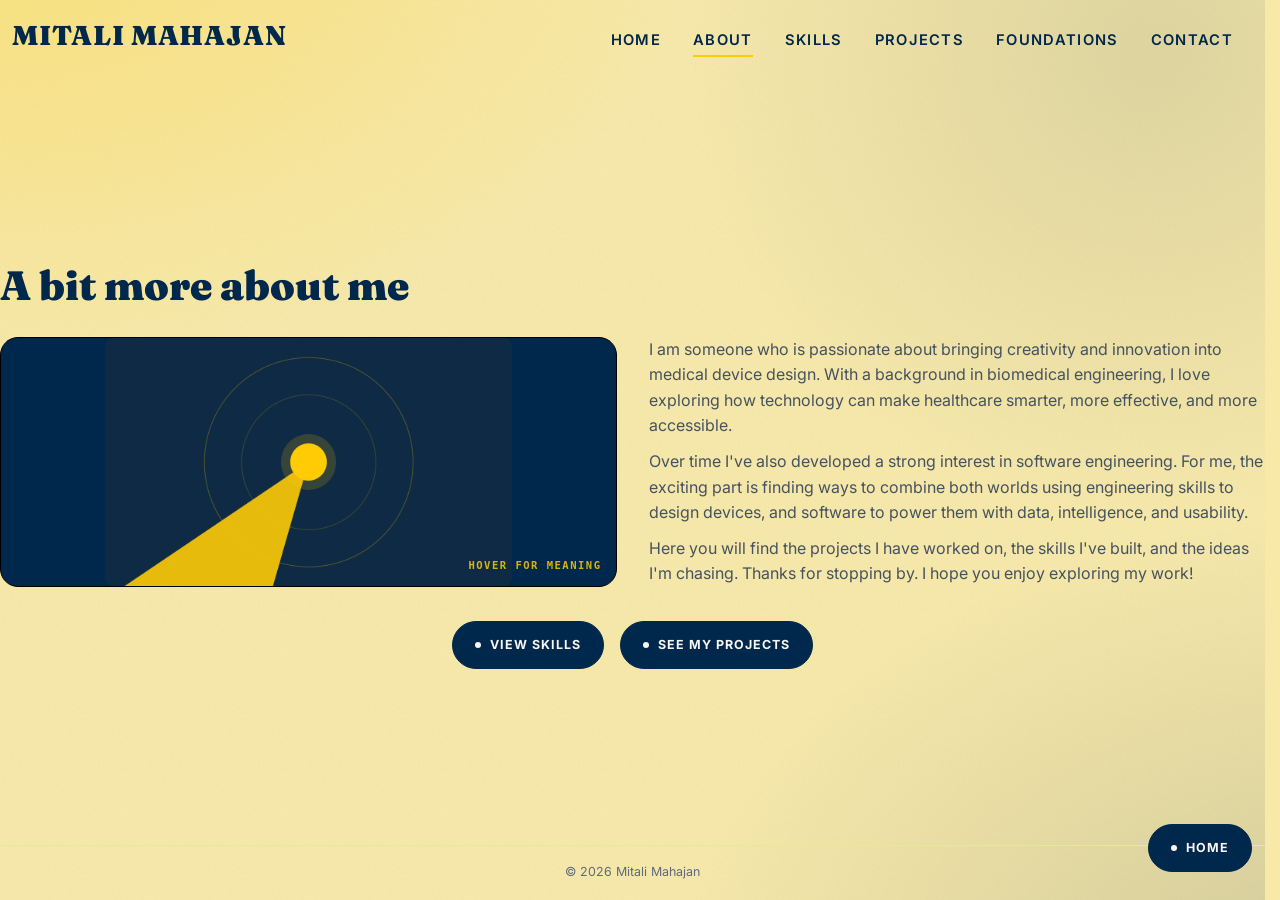
==== commit 62fdedd3: "Update" ====
--- a/about.html
+++ b/about.html
@@ -6,7 +6,7 @@
 <title>About | Mitali Mahajan</title>
 <link rel="preconnect" href="https://fonts.googleapis.com">
 <link href="https://fonts.googleapis.com/css2?family=Fraunces:wght@600;900&family=Inter:wght@400;500;600;700&display=swap" rel="stylesheet">
-<link rel="stylesheet" href="style.css?v=42">
+<link rel="stylesheet" href="style.css?v=46">
 </head>
 <body>
 
--- a/style.css
+++ b/style.css
@@ -48,7 +48,13 @@
 
 * { box-sizing: border-box; }
 
-html { scroll-behavior: smooth; }
+html {
+  scroll-behavior: smooth;
+  /* Always reserve the scrollbar's width so page content (and the header)
+     sits at the same x-position whether or not a page scrolls. */
+  overflow-y: scroll;
+  scrollbar-gutter: stable;
+}
 
 body {
   margin: 0;
@@ -252,7 +258,7 @@
 /* ============ Projects grid ============ */
 .projects-intro {
   padding: 64px 0 8px;
-  text-align: center;
+  text-align: left;
 }
 
 .projects-intro h1 {
@@ -263,7 +269,7 @@
 .projects-intro p {
   color: var(--text-soft);
   max-width: 52ch;
-  margin: 0 auto;
+  margin: 0;
 }
 
 .project-grid {
@@ -371,7 +377,7 @@
 /* ============ Project detail pages ============ */
 .detail-hero {
   padding: 56px 0 8px;
-  text-align: center;
+  text-align: left;
 }
 
 .detail-hero h1 {
@@ -689,7 +695,7 @@
 .site-header .logo {
   font-family: var(--font-display);
   font-weight: 900;
-  font-size: 1.4rem;
+  font-size: 1.7rem;
   letter-spacing: 0.03em;
   text-transform: uppercase;
   text-decoration: none;
@@ -700,7 +706,7 @@
 .site-header nav { margin-left: auto; }
 .site-header nav ul {
   display: flex;
-  gap: 28px;
+  gap: 32px;
   list-style: none;
   margin: 0;
   padding: 0;
@@ -711,7 +717,7 @@
   display: inline-block;
   color: var(--blue);
   text-decoration: none;
-  font-size: 0.78rem;
+  font-size: 0.92rem;
   font-weight: 600;
   letter-spacing: 0.09em;
   text-transform: uppercase;
@@ -742,8 +748,8 @@
     column-gap: 24px;
     padding: 18px 22px;
   }
-  .site-header .logo { font-size: 1.2rem; }
-  .site-header nav ul { gap: 18px; }
+  .site-header .logo { font-size: 1.4rem; }
+  .site-header nav ul { gap: 20px; }
 
   .hero {
     grid-template-columns: 1fr;
